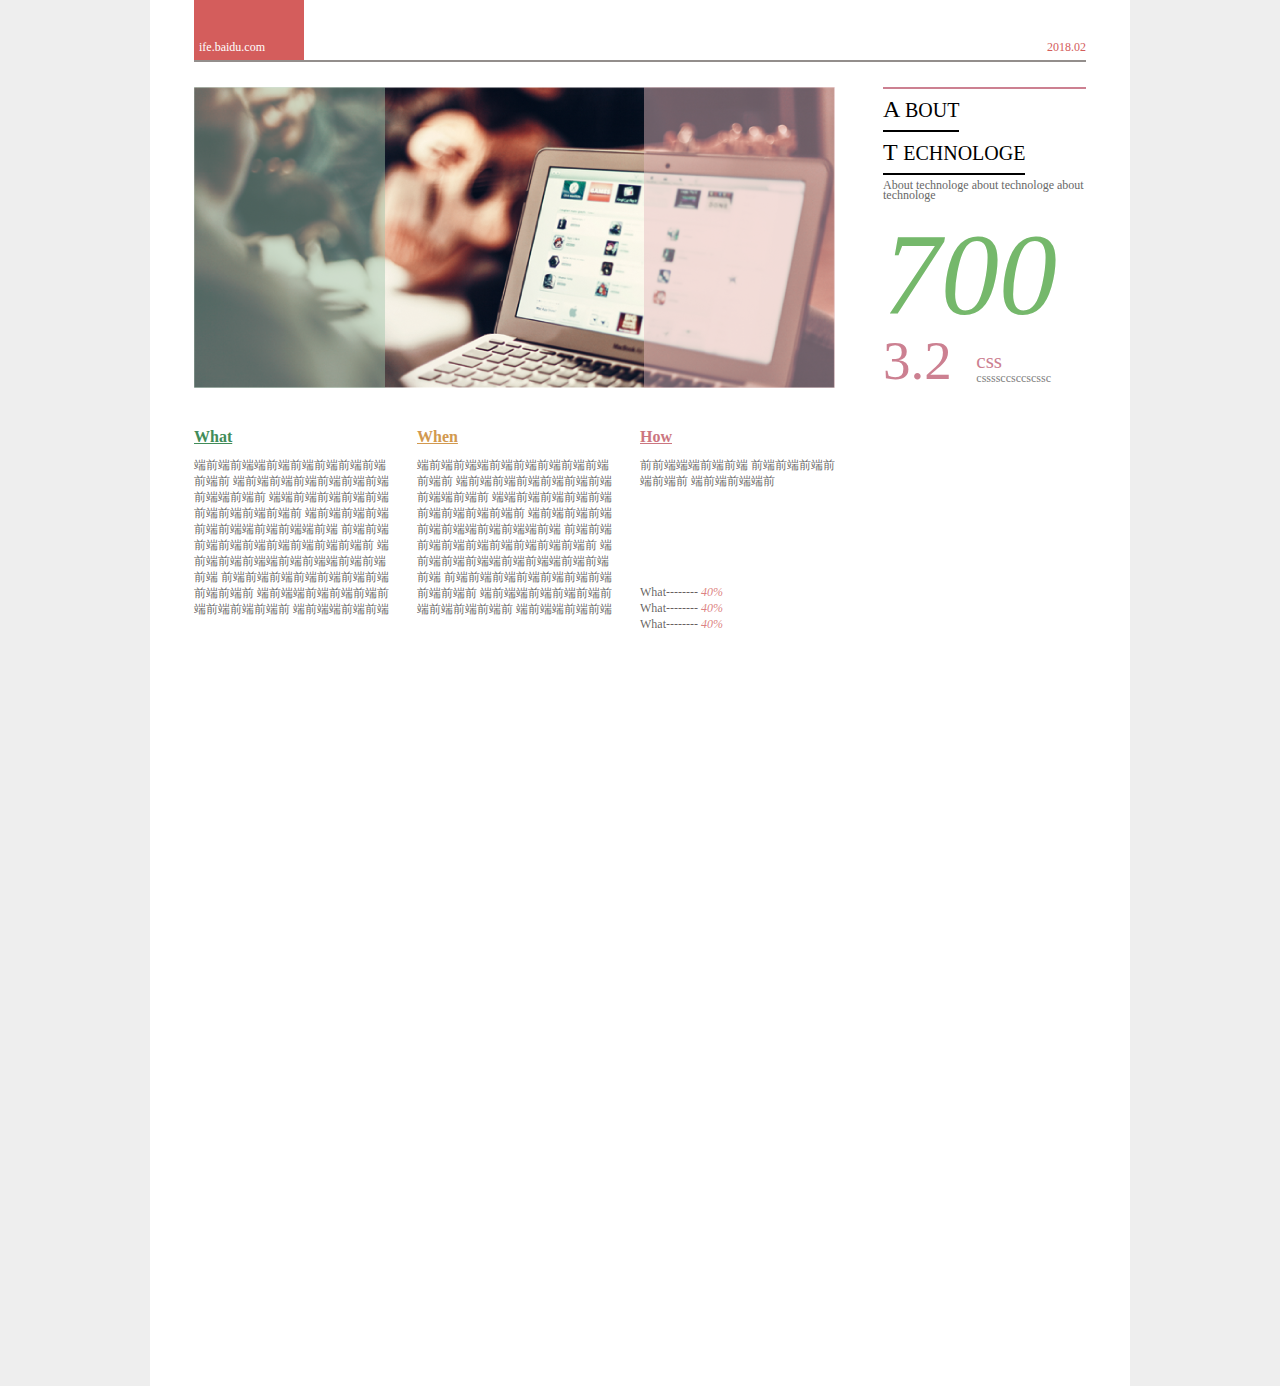
==== XiaoWei/Task06/index.html @ cbb4260e "Add Task 06" ====
<!-- http://ife.baidu.com/course/detail/id/99 -->
<!-- 任务六：通过HTML及CSS模拟报纸排版 -->

<!DOCTYPE html>
<html lang="en">

<head>
    <meta charset="UTF-8">
    <meta name="viewport" content="width=device-width, initial-scale=1.0">
    <meta http-equiv="X-UA-Compatible" content="ie=edge">
    <link rel="stylesheet" href="css/main.css">
    <title>ife - 小薇学院 - 06</title>
</head>

<body>
    <header class="top">
        <p class="date-time">2018.02</p>
        <div class="logo">
            <p>ife.baidu.com</p>
        </div>
    </header>
    <article class="first-article">
        <header>
            <div class="title1">
                <p>a
                    <span>bout</span>
                </p>
            </div>
            <div class="title2">
                <p>t
                    <span>echnologe</span>
                </p>
            </div>
            <p class="subtitle">About technologe about technologe about technologe</p>
            <p class="large-green-num">700</p>
            <div class="bottom-pink-num">
                <div class="right-description">
                    <p>css</p>
                    <p>cssssccsccscssc</p>
                </div>
                <p class="left-num">3.2</p>

            </div>
        </header>
        <div class="tenochologe-img">
            <div class="green-mask"></div>
            <img class="left-top-image" src="source/img1.png">
            <div class="pink-mask"></div>
        </div>
        <div class="detail">
            <div class="detail-container left">
                <p class="detail-title green">What</p>
                <p class="content">
                    端前端前端端前端前端前端前端前端前端前 端前端前端前端前端前端前端前端端前端前 端端前端前端前端前端前端前端前端前端前 端前端前端前端前端前端端前端前端端前端 前端前端前端前端前端前端前端前端前端前 端前端前端前端端前端前端端前端前端前端 前端前端前端前端前端前端前端前端前端前
                    端前端端前端前端前端前端前端前端前端前 端前端端前端前端
                </p>
            </div>
            <div class="detail-container middle">
                <p class="detail-title brown">When</p>
                <p class="content">
                    端前端前端端前端前端前端前端前端前端前 端前端前端前端前端前端前端前端端前端前 端端前端前端前端前端前端前端前端前端前 端前端前端前端前端前端端前端前端端前端 前端前端前端前端前端前端前端前端前端前 端前端前端前端端前端前端端前端前端前端 前端前端前端前端前端前端前端前端前端前
                    端前端端前端前端前端前端前端前端前端前 端前端端前端前端
                </p>
            </div>
            <div class="detail-container right">
                <p class="detail-title pink">How</p>
                <p class="content">
                    前前端端端前端前端 前端前端前端前端前端前 端前端前端端前
                </p>
                <ul>
                    <li>What--------
                        <span class="pink-percentage">40%</span>
                    </li>
                    <li>What--------
                        <span class="pink-percentage">40%</span>
                    </li>
                    <li>What--------
                        <span class="pink-percentage">40%</span>
                    </li>
                </ul>
            </div>
        </div>
    </article>
</body>

</html>
---- XiaoWei/Task06/css/main.css ----
@charset "UTF-8";
* {
  margin: 0;
  padding: 0; }

html {
  background-color: #eeeeee; }

body {
  width: 980px;
  height: 1386px;
  margin: 0 auto;
  background: #ffffff; }

.top, article, footer {
  margin: 0 44px; }

.top {
  border-bottom: 2px solid #938e8c; }
  .top .logo {
    position: relative;
    width: 110px;
    height: 60px;
    background: #d45d5c; }
    .top .logo p {
      position: absolute;
      left: 5px;
      bottom: 5px;
      font: 12px "黑体";
      color: #ffffff; }
  .top .date-time {
    float: right;
    margin-top: 40px;
    margin-bottom: 5px;
    font: 12px "黑体";
    color: #d45d5c; }

.first-article {
  margin-top: 25px; }
  .first-article header {
    float: right;
    width: 203px;
    border-top: 2px solid #cc8091; }
    .first-article header .title1, .first-article header .title2 {
      display: inline-block;
      font: 24px/40px "MicrosoftYaHei";
      text-transform: uppercase;
      border-bottom: 2px solid #000; }
      .first-article header .title1 span, .first-article header .title2 span {
        font-size: 20px; }
    .first-article header .subtitle {
      margin-top: 5px;
      font: 12px/10px "STKaitiSC-Kai";
      color: #676767; }
    .first-article header .large-green-num {
      margin-top: 17px;
      color: #75b86b;
      font: italic 116px/1 "MicrosoftYaHei"; }
    .first-article header .bottom-pink-num {
      line-height: 55px;
      color: #cc8091;
      font-family: "MicrosoftYaHei"; }
      .first-article header .bottom-pink-num .left-num {
        font-size: 55px; }
      .first-article header .bottom-pink-num .right-description {
        float: right;
        margin-top: 18px;
        margin-right: 35px; }
        .first-article header .bottom-pink-num .right-description p:first-child {
          font-size: 21px;
          line-height: 21px; }
        .first-article header .bottom-pink-num .right-description p:last-child {
          color: grey;
          font-size: 12px;
          line-height: 12px; }
  .first-article .tenochologe-img {
    position: relative;
    width: 641px;
    height: 301px; }
    .first-article .tenochologe-img img {
      width: 641px;
      height: 301px; }
    .first-article .tenochologe-img .green-mask, .first-article .tenochologe-img .pink-mask {
      position: absolute;
      width: 191px;
      height: 301px; }
    .first-article .tenochologe-img .green-mask {
      background: #a0c5ac77; }
    .first-article .tenochologe-img .pink-mask {
      right: 0;
      bottom: 0;
      background: #e5babf77; }
  .first-article .detail {
    display: flex;
    align-items: flex-start;
    width: 641px;
    height: 170px;
    margin-top: 40px; }
    .first-article .detail .detail-container.left {
      width: 31%; }
    .first-article .detail .detail-container.middle {
      width: 31%;
      margin-left: 28px;
      margin-right: 28px; }
    .first-article .detail .detail-container.right {
      width: 31%; }
      .first-article .detail .detail-container.right ul {
        list-style: none;
        margin-top: 70px;
        padding-top: 25px;
        color: #231815b3;
        font: 12px/16px "MicrosoftYaHei"; }
        .first-article .detail .detail-container.right ul span {
          font-style: italic;
          color: #cd4a48b3; }
    .first-article .detail .detail-title {
      font: bold 16px "MicrosoftYaHei";
      text-decoration: underline; }
      .first-article .detail .detail-title.green {
        color: #418c59; }
      .first-article .detail .detail-title.brown {
        color: #d2994f; }
      .first-article .detail .detail-title.pink {
        color: #cc7680; }
    .first-article .detail .content {
      margin-top: 11px;
      color: #231815b3;
      font: 12px/16px "MicrosoftYaHei"; }

/*# sourceMappingURL=main.css.map */
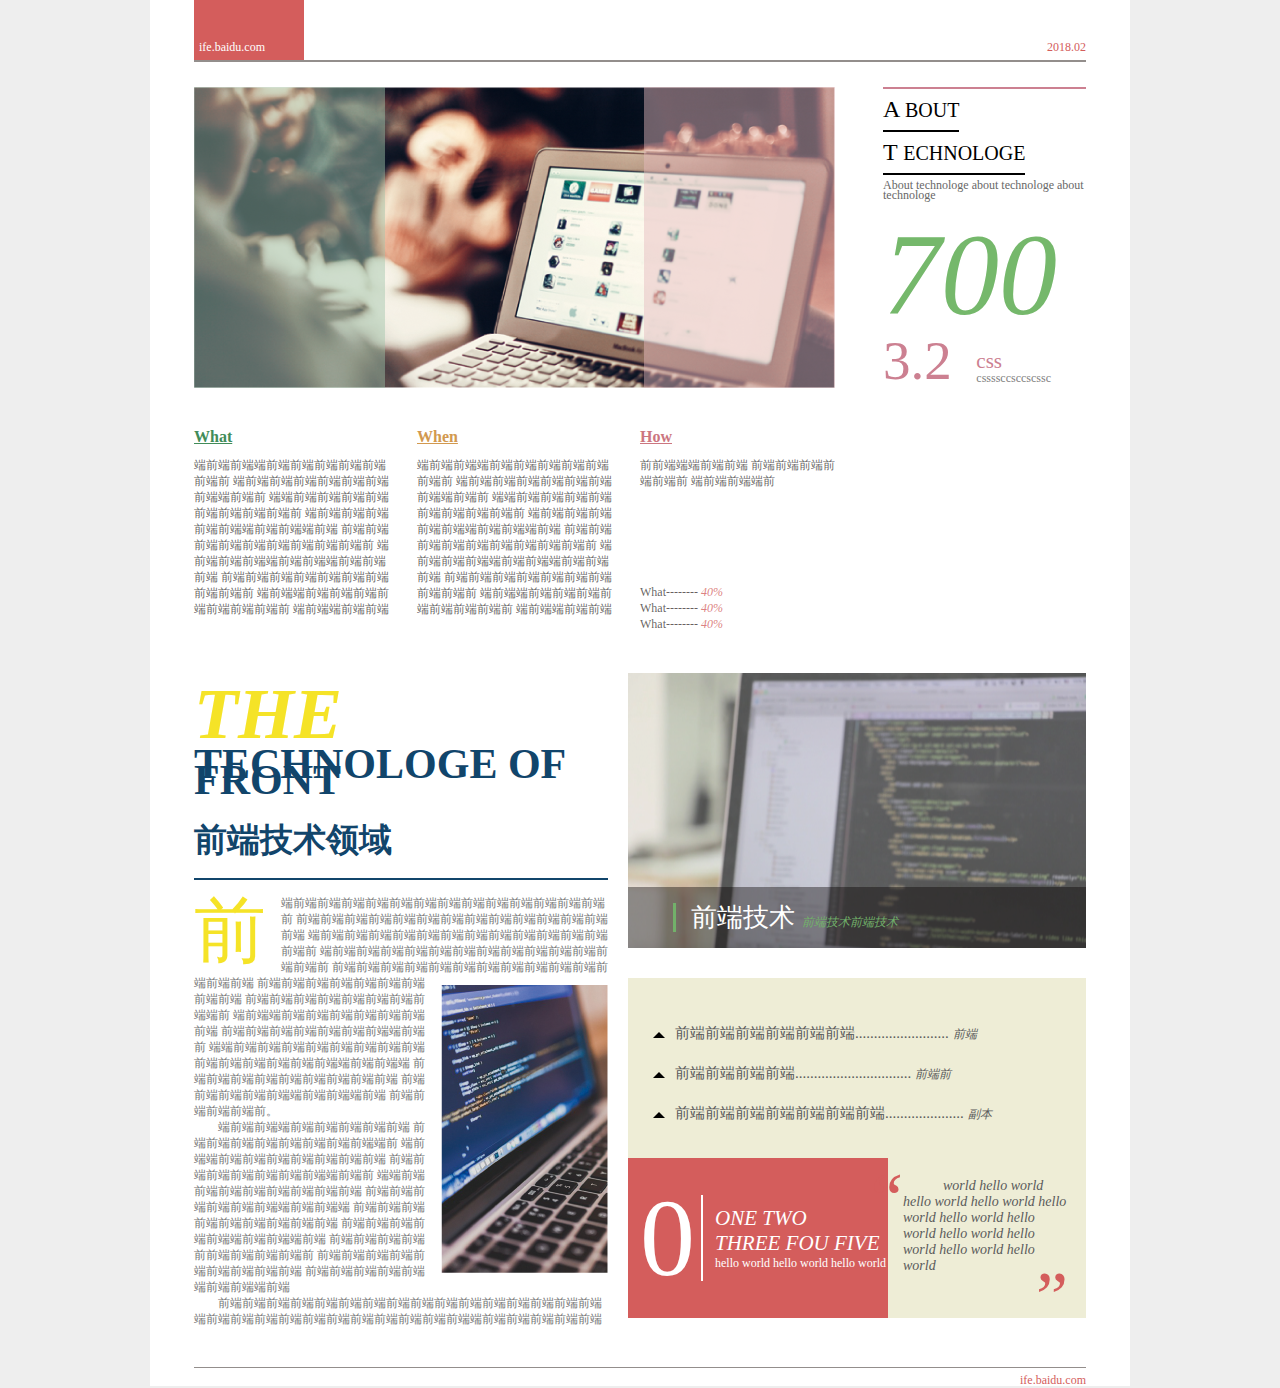
==== commit a28c2ea7: "Finished Task 06" ====
--- a/XiaoWei/Task06/index.html
+++ b/XiaoWei/Task06/index.html
@@ -81,6 +81,71 @@
             </div>
         </div>
     </article>
+    <article class="last-article">
+        <div class="left-side">
+            <p class="en-title">
+                <span>The</span> technologe of front</p>
+            <p class="zh-title">前端技术领域</p>
+            <div>前</div>
+            <p class="content">端前端前端前端前端前端前端前端前端前端前端前端前端前端前 前端前端前端前端前端前端前端前端前端前端前端前端前端前端 端前端前端前端前端前端前端前端前端前端前端前端前端前端前 端前端前端前端前端前端前端前端前端前端前端前端前端前端前
+                前端前端前端前端前端前端前端前端前端前端前端前端前端前端
+                <img class="img3" src="source/img03.png"> 前端前端前端前端前端前端前端前端前端 前端前端前端前端前端前端前端前端端前 端前端端前端前端前端前端前端前端前端 前端前端前端前端前端前端前端端前端前 端端前端前端前端前端前端前端前端前端 前端前端前端前端前端前端端前端前端端
+                前端前端前端前端前端前端前端前端前端 前端前端前端前端前端端前端前端端前端 前端前端前端前端前。
+            </p>
+            <p class="content indent">端前端前端端前端前端前端前端前端 前端前端前端前端前端前端前端前端端前 端前端端前端前端前端前端前端前端前端 前端前端前端前端前端前端前端端前端前 端端前端前端前端前端前端前端前端前端 前端前端前端前端前端前端端前端前端端
+                前端前端前端前端前端前端前端前端前端 前端前端前端前端前端端前端前端端前端 前端前端前端前端前前端前端前端前端前 前端前端前端前端前端前端前端前端前端 前端前端前端前端前端端前端前端端前端
+            </p>
+            <p class="content indent">前端前端前端前端前端前端前端前端前端前端前端前端前端前端前端前端 端前端前端前端前端前端前端前端前端前端前端前端端前端前端前端前端前端
+
+            </p>
+        </div>
+        <div class="right-side">
+            <div class="image">
+                <img src="source/img02.png">
+                <div class="mask">
+                    <p class="title">前端技术
+                        <span>前端技术前端技术</span>
+                    </p>
+                </div>
+            </div>
+            <div class="right-bottom-content">
+                <ul>
+                    <li>前端前端前端前端前端前端.........................
+                        <span>前端</span>
+                    </li>
+                    <li>前端前端前端前端...............................
+                        <span>前端前</span>
+                    </li>
+                    <li>前端前端前端前端前端前端前端.....................
+                        <span>副本</span>
+                    </li>
+                </ul>
+                <div class="bottom">
+                    <div class="left-content">
+                        <div class="left-num">
+                            <p>0</p>
+                        </div>
+                        <div class="right-num">
+                            <p class="num">one two</p>
+                            <p class="num">three fou five</p>
+                            <p class="description">hello world hello world hello world</p>
+                        </div>
+
+                    </div>
+                    <div class="right-content">
+                        <p>
+                            <span class="sign one">“</span>world hello world hello world hello world hello world hello world hello world hello world
+                            hello world hello world hello world
+                            <span class="sign two">”</span>
+                        </p>
+                    </div>
+                </div>
+            </div>
+        </div>
+    </article>
+    <footer>
+        <p>ife.baidu.com</p>
+    </footer>
 </body>
 
 </html>--- a/XiaoWei/Task06/css/main.css
+++ b/XiaoWei/Task06/css/main.css
@@ -127,4 +127,155 @@
       color: #231815b3;
       font: 12px/16px "MicrosoftYaHei"; }
 
+.last-article {
+  display: flex;
+  margin-top: 75px; }
+  .last-article .left-side {
+    width: 415px; }
+    .last-article .left-side .en-title {
+      text-transform: uppercase;
+      color: #11456b;
+      font: bold 42px/16px "SimHei"; }
+      .last-article .left-side .en-title span {
+        padding-right: 20px;
+        font: bold italic 72px "SimHei";
+        color: #f5e327; }
+    .last-article .left-side .zh-title {
+      margin: 15px 0;
+      padding: 15px 0;
+      border-bottom: 2px solid #11456b;
+      color: #11456b;
+      font: bold 33px "SimHei"; }
+    .last-article .left-side div {
+      float: left;
+      margin-right: 15px;
+      color: #f5e327;
+      font: 72px "MicrosoftYaHei";
+      line-height: 72px; }
+    .last-article .left-side .content {
+      color: #767777;
+      font: 12px/16px "SimSun"; }
+      .last-article .left-side .content.indent {
+        text-indent: 24px; }
+      .last-article .left-side .content img {
+        float: right;
+        margin: 10px 0 10px 10px; }
+  .last-article .right-side {
+    margin-left: 20px; }
+    .last-article .right-side .image {
+      position: relative;
+      width: 458px;
+      height: 275px; }
+      .last-article .right-side .image img {
+        width: 100%;
+        height: 100%; }
+      .last-article .right-side .image .mask {
+        display: -webkit-box;
+        -webkit-box-align: center;
+        position: absolute;
+        height: 61px;
+        right: 0;
+        bottom: 0;
+        left: 0;
+        background-image: url("../source/img02-mask.png"); }
+        .last-article .right-side .image .mask .title {
+          color: #ffffff;
+          font: 26px "MicrosoftYaHei"; }
+          .last-article .right-side .image .mask .title::before {
+            content: "";
+            margin-right: 15px;
+            margin-left: 45px;
+            height: 44px;
+            border-left: 3px solid #72b16a; }
+          .last-article .right-side .image .mask .title span {
+            color: #72b16a;
+            font: italic 12px "MicrosoftYaHei"; }
+    .last-article .right-side .right-bottom-content {
+      background: #eeedd6;
+      margin-top: 30px; }
+      .last-article .right-side .right-bottom-content ul {
+        list-style: none;
+        padding-top: 30px; }
+        .last-article .right-side .right-bottom-content ul li {
+          margin-left: 25px;
+          padding: 16px 0 5px;
+          color: #5a5b5b;
+          font: 15px "SimSun"; }
+          .last-article .right-side .right-bottom-content ul li::before {
+            display: inline-block;
+            vertical-align: middle;
+            content: " ";
+            margin-right: 10px;
+            border-bottom: 6px solid #000000;
+            border-left: 6px solid transparent;
+            border-right: 6px solid transparent; }
+          .last-article .right-side .right-bottom-content ul li span {
+            font: italic 12px "SimSun";
+            text-align: right; }
+      .last-article .right-side .right-bottom-content .bottom {
+        display: flex;
+        margin-top: 30px;
+        height: 160px;
+        vertical-align: middle; }
+        .last-article .right-side .right-bottom-content .bottom .left-content {
+          display: flex;
+          width: 260px;
+          height: 160px;
+          align-items: center;
+          background: #d45d5c; }
+          .last-article .right-side .right-bottom-content .bottom .left-content .left-num {
+            position: relative;
+            margin-left: 12px;
+            color: #ffffff;
+            font: 110px/160px "MicrosoftYaHei"; }
+            .last-article .right-side .right-bottom-content .bottom .left-content .left-num::after {
+              position: absolute;
+              content: " ";
+              width: 2px;
+              height: 86px;
+              border-left: 2px solid #ffffff;
+              top: 37px;
+              right: -10px;
+              color: #ffffff; }
+          .last-article .right-side .right-bottom-content .bottom .left-content .right-num {
+            margin-left: 20px; }
+            .last-article .right-side .right-bottom-content .bottom .left-content .right-num .num {
+              line-height: 24px;
+              color: #ffffff;
+              font: italic 21px "SimHei";
+              text-transform: uppercase; }
+            .last-article .right-side .right-bottom-content .bottom .left-content .right-num .description {
+              color: #ffffff;
+              font: 12px "SimHei"; }
+        .last-article .right-side .right-bottom-content .bottom .right-content {
+          position: relative;
+          width: 165px;
+          margin-left: 15px;
+          padding-top: 20px;
+          color: #5a5b5b;
+          font: italic 14px "SimHei";
+          line-height: 16px;
+          text-indent: 40px; }
+          .last-article .right-side .right-bottom-content .bottom .right-content .sign {
+            position: absolute;
+            width: 72px;
+            height: 72px;
+            color: #d45d5c;
+            font: 72px "SimHei"; }
+            .last-article .right-side .right-bottom-content .bottom .right-content .sign.one {
+              top: 0;
+              left: -72px; }
+            .last-article .right-side .right-bottom-content .bottom .right-content .sign.two {
+              bottom: -10px;
+              right: 0; }
+
+footer {
+  margin-top: 40px;
+  border-top: 1px solid #938e8c; }
+  footer p {
+    float: right;
+    margin-top: 5px;
+    color: #d45d5c;
+    font: 12px "SimHei"; }
+
 /*# sourceMappingURL=main.css.map */
